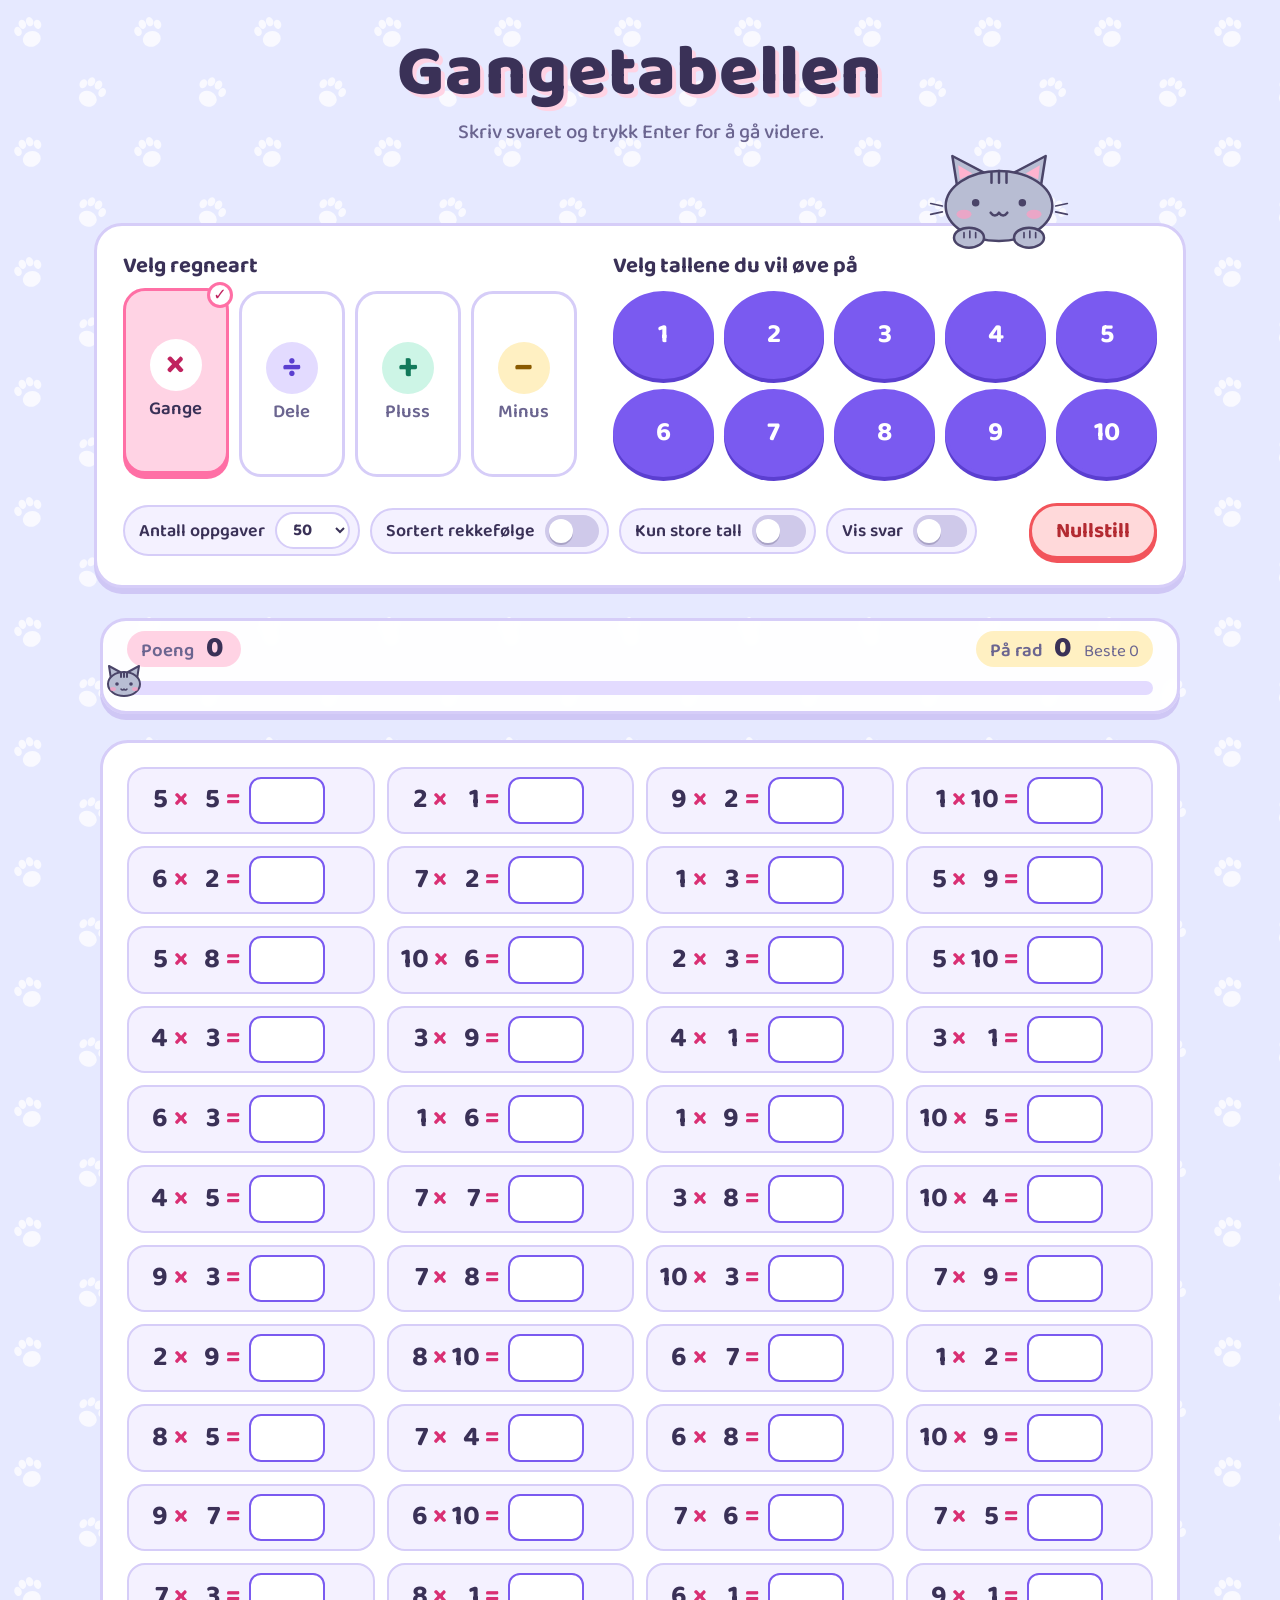
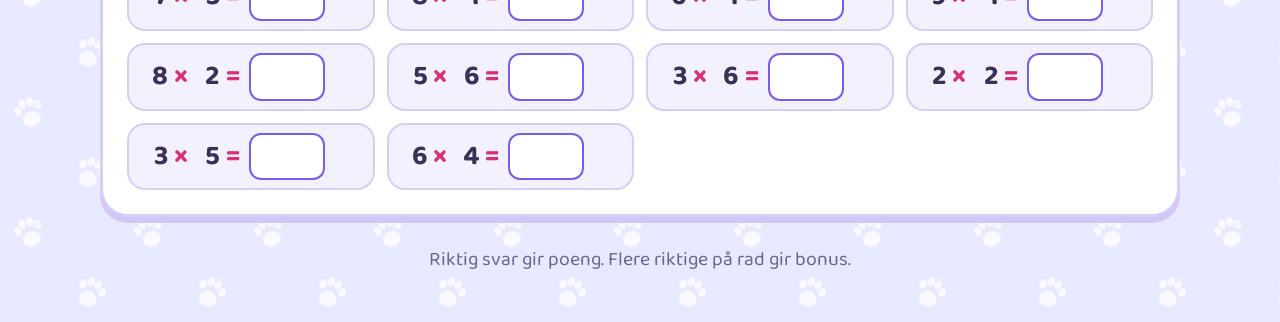
==== index-cat.html @ 83f7a64f "cat and minecraft theeme" ====
<!DOCTYPE html>
<html lang="no">
<head>
    <meta charset="UTF-8">
    <meta name="viewport" content="width=device-width, initial-scale=1.0">
    <meta name="theme-color" content="#e6e9ff">
    <title>Gangetabellen</title>
    <link rel="preconnect" href="https://fonts.googleapis.com">
    <link rel="preconnect" href="https://fonts.gstatic.com" crossorigin>
    <link href="https://fonts.googleapis.com/css2?family=Baloo+2:wght@500;600;700;800&display=swap" rel="stylesheet">
    <link rel="stylesheet" href="css/cat.css">
</head>
<body>

    <div class="container">

        <header class="hero">
            <h1 class="title">Gangetabellen</h1>
            <p class="hero-hint">Skriv svaret og trykk Enter for å gå videre.</p>
        </header>

        <!-- Settings: sticker chips pick the kind of math, bubbles pick the numbers -->
        <section class="panel controls" aria-label="Innstillinger">
            <!-- An original chubby tabby peeking over the panel -->
            <svg class="peek-cat" viewBox="0 0 180 100" aria-hidden="true" focusable="false">
                <g stroke="#4a4468" stroke-width="3" stroke-linejoin="round" stroke-linecap="round">
                    <path d="M40 44 L34 6 L72 26 Z" fill="#b8bdd3"/>
                    <path d="M140 44 L146 6 L108 26 Z" fill="#b8bdd3"/>
                    <path d="M43 34 L41 17 L58 27 Z" fill="#ffb3cf" stroke="none"/>
                    <path d="M137 34 L139 17 L122 27 Z" fill="#ffb3cf" stroke="none"/>
                    <ellipse cx="90" cy="66" rx="64" ry="42" fill="#b8bdd3"/>
                    <path d="M81 26 v12 M90 24 v14 M99 26 v12" fill="none"/>
                    <path d="M80 74 q5 7 10 0 q5 7 10 0" fill="none"/>
                    <path d="M22 66 l-14 -3 M22 73 l-14 3 M158 66 l14 -3 M158 73 l14 3" fill="none" stroke-width="2"/>
                    <ellipse cx="54" cy="104" rx="18" ry="12" fill="#b8bdd3"/>
                    <ellipse cx="126" cy="104" rx="18" ry="12" fill="#b8bdd3"/>
                    <path d="M48 98 v6 M55 96 v8 M62 98 v6 M120 98 v6 M127 96 v8 M134 98 v6" fill="none" stroke-width="2"/>
                </g>
                <circle cx="62" cy="62" r="4.5" fill="#4a4468"/>
                <circle cx="118" cy="62" r="4.5" fill="#4a4468"/>
                <ellipse cx="48" cy="76" rx="9" ry="5.5" fill="#ff9cc2" fill-opacity=".7"/>
                <ellipse cx="132" cy="76" rx="9" ry="5.5" fill="#ff9cc2" fill-opacity=".7"/>
            </svg>

            <div class="pickers">
                <div class="picker operation-selection">
                    <h2 class="group-title">Velg regneart</h2>
                    <div class="chips">
                        <label class="chip op-multiply">
                            <input type="checkbox" name="operation_type" value="multiply" checked onchange="onConfigChange(this)">
                            <span class="chip-face"><b class="sym" aria-hidden="true">×</b><span class="chip-name">Gange</span></span>
                        </label>
                        <label class="chip op-divide">
                            <input type="checkbox" name="operation_type" value="divide" onchange="onConfigChange(this)">
                            <span class="chip-face"><b class="sym" aria-hidden="true">÷</b><span class="chip-name">Dele</span></span>
                        </label>
                        <label class="chip op-add">
                            <input type="checkbox" name="operation_type" value="add" onchange="onConfigChange(this)">
                            <span class="chip-face"><b class="sym" aria-hidden="true">+</b><span class="chip-name">Pluss</span></span>
                        </label>
                        <label class="chip op-subtract">
                            <input type="checkbox" name="operation_type" value="subtract" onchange="onConfigChange(this)">
                            <span class="chip-face"><b class="sym" aria-hidden="true">−</b><span class="chip-name">Minus</span></span>
                        </label>
                    </div>
                </div>

                <div class="picker number-selection">
                    <h2 class="group-title">Velg tallene du vil øve på</h2>
                    <div class="bubbles">
                        <label class="bubble"><input type="checkbox" name="a_number" value="1" checked onchange="onConfigChange(this)"><span class="bubble-face">1</span></label>
                        <label class="bubble"><input type="checkbox" name="a_number" value="2" checked onchange="onConfigChange(this)"><span class="bubble-face">2</span></label>
                        <label class="bubble"><input type="checkbox" name="a_number" value="3" checked onchange="onConfigChange(this)"><span class="bubble-face">3</span></label>
                        <label class="bubble"><input type="checkbox" name="a_number" value="4" checked onchange="onConfigChange(this)"><span class="bubble-face">4</span></label>
                        <label class="bubble"><input type="checkbox" name="a_number" value="5" checked onchange="onConfigChange(this)"><span class="bubble-face">5</span></label>
                        <label class="bubble"><input type="checkbox" name="a_number" value="6" checked onchange="onConfigChange(this)"><span class="bubble-face">6</span></label>
                        <label class="bubble"><input type="checkbox" name="a_number" value="7" checked onchange="onConfigChange(this)"><span class="bubble-face">7</span></label>
                        <label class="bubble"><input type="checkbox" name="a_number" value="8" checked onchange="onConfigChange(this)"><span class="bubble-face">8</span></label>
                        <label class="bubble"><input type="checkbox" name="a_number" value="9" checked onchange="onConfigChange(this)"><span class="bubble-face">9</span></label>
                        <label class="bubble"><input type="checkbox" name="a_number" value="10" checked onchange="onConfigChange(this)"><span class="bubble-face">10</span></label>
                    </div>
                </div>
            </div>

            <div class="toggles-container">
                <div class="toggle-container">
                    <label class="toggle-label" for="problem-count">Antall oppgaver</label>
                    <select id="problem-count" class="count-select" onchange="onConfigChange(this)">
                        <option value="10">10</option>
                        <option value="25">25</option>
                        <option value="50" selected>50</option>
                        <option value="100">100</option>
                    </select>
                </div>
                <div class="toggle-container">
                    <span class="toggle-label">Sortert rekkefølge</span>
                    <label class="toggle-switch">
                        <input type="checkbox" id="order-toggle" onchange="onConfigChange(this)">
                        <span class="slider"></span>
                    </label>
                </div>
                <div class="toggle-container">
                    <span class="toggle-label" id="large-numbers-label">Kun store tall</span>
                    <label class="toggle-switch">
                        <input type="checkbox" id="large-numbers-toggle" onchange="onConfigChange(this)">
                        <span class="slider"></span>
                    </label>
                </div>
                <div class="toggle-container show-answers">
                    <span class="toggle-label" id="show-answers-label">Vis svar</span>
                    <label class="toggle-switch">
                        <input type="checkbox" id="show-results" onchange="onConfigChange(this)">
                        <span class="slider"></span>
                    </label>
                </div>
                <button type="button" id="clear-btn" class="pill-btn clear-button no-print" onclick="clearTest()">Nullstill</button>
            </div>
        </section>

        <!-- Sticky HUD: score and streak, and a path where a little cat walks as you progress -->
        <div class="progress-container no-print" id="progress-container">
            <div class="gamification-panel no-print" id="gamification-panel" style="display: none;">
                <div class="points-container">
                    <span class="points-label">Poeng</span>
                    <span class="points-value" id="points-display">0</span>
                </div>
                <div class="streak-container">
                    <span class="streak-label">På rad</span>
                    <span class="streak-value" id="streak-display">0</span>
                    <span class="highest-streak">Beste <span id="highest-streak">0</span></span>
                </div>
            </div>
            <div class="walk-track">
                <div class="progress-bar" id="progress-bar"></div>
            </div>
        </div>

        <main class="problems-list panel" id="problems-list">
            <!-- Problems will be generated here via JavaScript -->
        </main>

        <footer class="footer">
            <p>Riktig svar gir poeng. Flere riktige på rad gir bonus.</p>
        </footer>

        <!-- Summary Modal -->
        <div id="summary-modal" class="modal no-print" role="dialog" aria-modal="true" aria-labelledby="summary-title">
            <div class="modal-content panel">
                <button type="button" class="close-button" id="summary-close" aria-label="Lukk">×</button>
                <h2 id="summary-title">Oppsummering</h2>
                <div class="summary-stats">
                    <div class="summary-item item-points">
                        <span class="summary-label">Total poengsum</span>
                        <span id="summary-points" class="summary-value">0</span>
                    </div>
                    <div class="summary-item item-time">
                        <span class="summary-label">Tid brukt</span>
                        <span id="summary-time" class="summary-value">0 sekunder</span>
                    </div>
                    <div class="summary-item item-correct">
                        <span class="summary-label">Riktige svar</span>
                        <span id="summary-correct" class="summary-value">0 av 0</span>
                    </div>
                    <div class="summary-item item-streak">
                        <span class="summary-label">Høyeste streak</span>
                        <span id="summary-streak" class="summary-value">0</span>
                    </div>
                </div>
                <div class="practice-buttons">
                    <button type="button" id="restart-button" class="pill-btn pill-btn-mint restart-button">Prøv igjen</button>
                    <button type="button" id="practice-button" class="pill-btn pill-btn-butter practice-button">Bli enda bedre! 💪</button>
                </div>
            </div>
        </div>
    </div>

    <script src="js/config.js"></script>
    <script src="js/clock.js"></script>
    <script src="js/problems.js"></script>
    <script src="js/layout.js"></script>
    <script src="js/render.js"></script>
    <script src="js/game.js"></script>
    <script src="js/answers.js"></script>
    <script src="js/controls.js"></script>
    <script src="js/summary.js"></script>
    <script src="js/persistence.js"></script>
    <script src="js/main.js"></script>
</body>
</html>
---- css/cat.css ----
/* Gangetabellen: a cosy cat theme for older kids.
   Pastel lilac page with scattered paw prints, flat "sticker" shadows, colour-coded
   operation chips, and a progress path where a little cat walks. Original artwork. */

:root {
    --font: 'Baloo 2', 'Trebuchet MS', system-ui, sans-serif;

    --mist: #e6e9ff;
    --milk: #ffffff;
    --ink: #3a3157;
    --ink-soft: #6b6590;
    --line: #d6cdf8;
    --tile: #f4f1ff;

    --pink: #ff6fa5;
    --pink-soft: #ffd3e4;
    --pink-deep: #d92f73;
    --lilac: #7a5af0;
    --lilac-soft: #e3dbff;
    --mint: #34c79a;
    --mint-soft: #cdf5e6;
    --mint-deep: #148a65;
    --butter: #ffc94d;
    --butter-soft: #fff0c2;
    --coral: #f2545b;
    --coral-soft: #ffd9da;

    --focus: #7a5af0;
    --sticker: 0 6px 0 #cfc7f5;
}

*, *::before, *::after { box-sizing: border-box; }

html { font-size: 106.25%; scroll-padding-top: 110px; }

body {
    margin: 0;
    min-height: 100vh;
    font-family: var(--font);
    line-height: 1.35;
    color: var(--ink);
    background-color: var(--mist);
    /* Scattered paw prints */
    background-image: url("data:image/svg+xml,%3Csvg xmlns='http://www.w3.org/2000/svg' width='120' height='120'%3E%3Cg fill='%23fff' fill-opacity='.75'%3E%3Cg transform='translate(30 34) rotate(-20) scale(1.3)'%3E%3Cellipse cx='0' cy='4' rx='7' ry='6'/%3E%3Cellipse cx='-8' cy='-5' rx='2.8' ry='3.6'/%3E%3Cellipse cx='-3' cy='-9' rx='2.8' ry='3.6'/%3E%3Cellipse cx='3' cy='-9' rx='2.8' ry='3.6'/%3E%3Cellipse cx='8' cy='-5' rx='2.8' ry='3.6'/%3E%3C/g%3E%3Cg transform='translate(90 94) rotate(25) scale(1.3)'%3E%3Cellipse cx='0' cy='4' rx='7' ry='6'/%3E%3Cellipse cx='-8' cy='-5' rx='2.8' ry='3.6'/%3E%3Cellipse cx='-3' cy='-9' rx='2.8' ry='3.6'/%3E%3Cellipse cx='3' cy='-9' rx='2.8' ry='3.6'/%3E%3Cellipse cx='8' cy='-5' rx='2.8' ry='3.6'/%3E%3C/g%3E%3C/g%3E%3C/svg%3E");
}

:focus-visible {
    outline: 4px solid var(--focus);
    outline-offset: 3px;
}

.container {
    max-width: 1120px;
    margin: 0 auto;
    padding: 36px 14px 48px;
}

/* ===== Header ===== */
.hero {
    text-align: center;
    margin-bottom: 76px; /* room for the cat peeking over the panel */
}

.title {
    margin: 0;
    font-size: clamp(2.4rem, 9vw, 4.2rem);
    font-weight: 800;
    line-height: 1.05;
    letter-spacing: 0.01em;
    color: var(--ink);
    text-shadow: 4px 4px 0 var(--pink-soft);
}

.hero-hint {
    margin: 8px 0 0;
    font-size: 1.2rem;
    font-weight: 500;
    color: var(--ink-soft);
}

/* ===== Panels ===== */
.panel {
    background: var(--milk);
    border: 3px solid var(--line);
    border-radius: 28px;
    box-shadow: var(--sticker);
    padding: 18px;
}

@media (min-width: 900px) {
    .panel { padding: 26px; }
}

.controls { position: relative; margin-bottom: 30px; }

.peek-cat {
    position: absolute;
    right: 8%;
    bottom: calc(100% - 9px);
    width: 112px;
    height: auto;
    pointer-events: none;
    z-index: 2;
    overflow: visible;
}

@media (min-width: 640px) { .peek-cat { width: 150px; right: 10%; } }

.group-title {
    margin: 0 0 10px;
    font-size: 1.3rem;
    font-weight: 700;
    color: var(--ink);
}

.pickers { display: grid; gap: 22px; }

@media (min-width: 900px) {
    .pickers { grid-template-columns: minmax(0, 5fr) minmax(0, 6fr); gap: 36px; }
    .bubble-face { aspect-ratio: auto; min-height: 58px; border-radius: 999px; }
}

/* ===== Operation chips ===== */
.operation-selection { display: flex; flex-direction: column; }

.chips {
    flex: 1;
    display: grid;
    grid-template-columns: repeat(4, minmax(0, 1fr));
    gap: 10px;
}

.chip, .bubble { position: relative; display: block; cursor: pointer; }

/* The real checkbox covers the control, invisible, so clicks and keyboard still work */
.chip input, .bubble input {
    position: absolute;
    inset: 0;
    width: 100%;
    height: 100%;
    margin: 0;
    opacity: 0;
    cursor: inherit;
}

.chip-face {
    position: relative;
    display: flex;
    flex-direction: column;
    align-items: center;
    justify-content: center;
    gap: 6px;
    height: 100%;
    min-height: 104px;
    padding: 10px 4px;
    background: var(--milk);
    border: 3px solid var(--line);
    border-radius: 22px;
    transition: transform 0.15s, background-color 0.15s, border-color 0.15s;
}

.sym {
    display: grid;
    place-items: center;
    width: 52px;
    height: 52px;
    font-size: 2.2rem;
    font-weight: 700;
    line-height: 1;
    border-radius: 50%;
    color: var(--c-deep);
    background: var(--c-soft);
}

.chip-name { font-size: 1.1rem; font-weight: 600; color: var(--ink-soft); }

.op-multiply { --c: var(--pink);   --c-soft: var(--pink-soft);   --c-deep: #c0235f; }
.op-divide   { --c: var(--lilac);  --c-soft: var(--lilac-soft);  --c-deep: #5b3fd0; }
.op-add      { --c: var(--mint);   --c-soft: var(--mint-soft);   --c-deep: #12795a; }
.op-subtract { --c: var(--butter); --c-soft: var(--butter-soft); --c-deep: #8a5a00; }

/* Selected: filled with its colour, lifted, and a tick badge */
.chip input:checked + .chip-face {
    background: var(--c-soft);
    border-color: var(--c);
    transform: translateY(-3px);
    box-shadow: 0 5px 0 var(--c);
}

.chip input:checked + .chip-face .sym { background: var(--milk); }
.chip input:checked + .chip-face .chip-name { color: var(--ink); }

.chip input:checked + .chip-face::after {
    content: "✓";
    position: absolute;
    top: -9px;
    right: -7px;
    display: grid;
    place-items: center;
    width: 26px;
    height: 26px;
    font-size: 0.95rem;
    font-weight: 800;
    color: var(--c-deep);
    background: var(--milk);
    border: 3px solid var(--c);
    border-radius: 50%;
}

.chip input:focus-visible + .chip-face { outline: 4px solid var(--focus); outline-offset: 3px; }

/* ===== Number bubbles ===== */
.bubbles {
    display: grid;
    grid-template-columns: repeat(5, minmax(0, 1fr));
    gap: 10px;
}

.bubble-face {
    display: grid;
    place-items: center;
    aspect-ratio: 1.15;
    font-size: 1.6rem;
    font-weight: 700;
    color: var(--ink-soft);
    background: var(--milk);
    border: 3px solid var(--line);
    border-radius: 50%;
    transition: background-color 0.15s, color 0.15s, border-color 0.15s;
}

.bubble input:checked + .bubble-face {
    color: var(--milk);
    background: var(--lilac);
    border-color: var(--lilac);
    box-shadow: 0 4px 0 #5b3fd0;
}

.bubble input:focus-visible + .bubble-face { outline: 4px solid var(--focus); outline-offset: 3px; }

/* Numbers 1-4 while "Kun store tall" is on */
.bubble.disabled { cursor: not-allowed; }
.bubble.disabled .bubble-face {
    color: #b5b0cf;
    border-style: dashed;
    background:
        linear-gradient(135deg, transparent 47%, #cfc9ea 47% 53%, transparent 53%),
        #f1eff9;
}

/* ===== Options row ===== */
.toggles-container {
    display: flex;
    flex-wrap: wrap;
    align-items: center;
    gap: 10px;
    margin-top: 26px;
}

.toggle-container {
    display: flex;
    align-items: center;
    justify-content: space-between;
    gap: 10px;
    padding: 5px 8px 5px 14px;
    background: var(--tile);
    border: 2px solid var(--line);
    border-radius: 999px;
}

.toggle-label { font-size: 1.05rem; font-weight: 600; color: var(--ink); }

.count-select {
    font: inherit;
    font-weight: 700;
    color: var(--ink);
    background: var(--milk);
    border: 2px solid var(--line);
    border-radius: 999px;
    padding: 2px 12px;
}

.toggle-switch {
    position: relative;
    display: inline-block;
    width: 54px;
    height: 32px;
    flex: none;
}

.toggle-switch input { position: absolute; opacity: 0; width: 0; height: 0; }

.slider {
    position: absolute;
    inset: 0;
    cursor: pointer;
    background: #cfc9ea;
    border-radius: 999px;
    transition: background-color 0.2s;
}

.slider::before {
    content: "";
    position: absolute;
    top: 4px;
    left: 4px;
    width: 24px;
    height: 24px;
    background: var(--milk);
    border-radius: 50%;
    box-shadow: 0 2px 0 rgba(58, 49, 87, 0.25);
    transition: transform 0.2s;
}

input:checked + .slider { background: var(--pink); }
.show-answers input:checked + .slider { background: var(--lilac); }
input:checked + .slider::before { transform: translateX(22px); }
.toggle-switch input:focus-visible + .slider { outline: 4px solid var(--focus); outline-offset: 3px; }

/* ===== Buttons ===== */
.pill-btn {
    font-family: var(--font);
    font-size: 1.25rem;
    font-weight: 700;
    color: var(--ink);
    background: var(--milk);
    border: 3px solid var(--line);
    border-radius: 999px;
    padding: 8px 24px;
    cursor: pointer;
    box-shadow: 0 4px 0 var(--line);
    transition: transform 0.1s, box-shadow 0.1s;
}

.pill-btn:hover { background: var(--tile); }
.pill-btn:active { transform: translateY(3px); box-shadow: 0 1px 0 var(--line); }
.pill-btn:disabled { opacity: 0.5; cursor: not-allowed; transform: none; box-shadow: 0 4px 0 var(--line); }

.pill-btn-mint { color: var(--milk); background: var(--mint-deep); border-color: var(--mint-deep); box-shadow: 0 4px 0 #0c5e45; }
.pill-btn-mint:hover { background: #17996f; }
.pill-btn-butter { color: var(--ink); background: var(--butter); border-color: var(--butter); box-shadow: 0 4px 0 #c9922a; }
.pill-btn-butter:hover { background: #ffd36b; }

.clear-button {
    margin-left: auto;
    color: #b32a31;
    background: var(--coral-soft);
    border-color: var(--coral);
    box-shadow: 0 4px 0 var(--coral);
}

.clear-button:hover { background: #ffc7c9; }
.clear-button:active { box-shadow: 0 1px 0 var(--coral); }

/* ===== Sticky HUD: score, streak, and a path with a walking cat ===== */
.progress-container {
    position: sticky;
    top: 0;
    z-index: 100;
    display: none; /* shown by JS while playing */
    margin: 0 6px 26px;
    padding: 10px 24px 16px;
    background: rgba(255, 255, 255, 0.94);
    -webkit-backdrop-filter: blur(6px);
    backdrop-filter: blur(6px);
    border: 3px solid var(--line);
    border-radius: 26px;
    box-shadow: var(--sticker);
}

.gamification-panel {
    display: flex;
    justify-content: space-between;
    align-items: center;
    gap: 12px;
    margin-bottom: 14px;
}

.points-container,
.streak-container {
    display: flex;
    align-items: baseline;
    gap: 8px;
    padding: 2px 14px;
    border-radius: 999px;
}

.points-container { background: var(--pink-soft); }
.streak-container { background: var(--butter-soft); }

.points-label, .streak-label { font-size: 1.1rem; font-weight: 600; color: var(--ink-soft); }
.points-value, .streak-value { font-size: 1.7rem; font-weight: 800; line-height: 1.1; color: var(--ink); min-width: 1.4ch; text-align: center; }
.highest-streak { font-size: 1rem; color: var(--ink-soft); }

@keyframes bounce {
    0% { transform: scale(1); }
    40% { transform: scale(1.3) rotate(-4deg); }
    100% { transform: scale(1); }
}

.points-increase { display: inline-block; animation: bounce 0.4s ease; }

.walk-track {
    position: relative;
    height: 14px;
    background: var(--lilac-soft);
    border-radius: 999px;
}

.progress-bar {
    position: relative;
    height: 100%;
    width: 0%;
    background: linear-gradient(90deg, #ffa3c8, var(--pink));
    border-radius: 999px;
    transition: width 0.5s ease;
}

/* The little cat walking at the end of the path */
.progress-bar::after {
    content: "";
    position: absolute;
    right: -16px;
    top: -17px;
    width: 38px;
    height: 34px;
    background: url("data:image/svg+xml,%3Csvg xmlns='http://www.w3.org/2000/svg' viewBox='0 0 38 34'%3E%3Cg stroke='%234a4468' stroke-width='2' stroke-linejoin='round' stroke-linecap='round'%3E%3Cpath d='M6 15 L4 2 L15 8 Z' fill='%23b8bdd3'/%3E%3Cpath d='M32 15 L34 2 L23 8 Z' fill='%23b8bdd3'/%3E%3Cellipse cx='19' cy='20' rx='16' ry='12' fill='%23b8bdd3'/%3E%3Cpath d='M16 9 v4 M19 8 v5 M22 9 v4' fill='none'/%3E%3Cpath d='M16 25 q1.5 2 3 0 q1.5 2 3 0' fill='none' stroke-width='1.5'/%3E%3C/g%3E%3Ccircle cx='12' cy='20' r='1.8' fill='%234a4468'/%3E%3Ccircle cx='26' cy='20' r='1.8' fill='%234a4468'/%3E%3Cellipse cx='8' cy='25' rx='3' ry='2' fill='%23ff9cc2' fill-opacity='.7'/%3E%3Cellipse cx='30' cy='25' rx='3' ry='2' fill='%23ff9cc2' fill-opacity='.7'/%3E%3C/svg%3E") no-repeat center / contain;
}

/* ===== Problems ===== */
.problems-list {
    display: grid;
    grid-template-columns: repeat(2, minmax(0, 1fr));
    gap: 10px;
    margin: 0 6px;
    padding: 12px;
}

@media (min-width: 640px) {
    .problems-list { grid-template-columns: repeat(3, minmax(0, 1fr)); gap: 12px; padding: 18px; }
}

@media (min-width: 900px) {
    .problems-list { grid-template-columns: repeat(4, minmax(0, 1fr)); padding: 24px; }
}

.problem-container {
    display: flex;
    align-items: center;
    min-width: 0;
    padding: 8px 8px 8px 12px;
    font-size: clamp(1.2rem, 5.2vw, 1.65rem);
    font-weight: 700;
    white-space: nowrap;
    background: var(--tile);
    border: 2px solid var(--line);
    border-radius: 18px;
}

.problem-container:focus-within { outline: 3px solid var(--lilac); outline-offset: 2px; }

.problem-container:has(.correct-answer)   { background: var(--mint-soft);   border-color: var(--mint); }
.problem-container:has(.incorrect-answer) { background: var(--coral-soft);  border-color: var(--coral); }
.problem-container:has(.invalid-answer)   { background: var(--butter-soft); border-color: var(--butter); }

.number-part { display: inline-block; width: 2ch; text-align: right; }
.operator { display: inline-block; width: 1.8ch; text-align: center; color: var(--pink-deep); }

.answer-input {
    width: 2.7em;
    height: 1.7em;
    margin-left: 4px;
    padding: 0;
    font: inherit;
    font-weight: 700;
    text-align: center;
    color: var(--ink);
    background: var(--milk);
    border: 2.5px solid var(--lilac);
    border-radius: 12px;
    appearance: textfield;
    -moz-appearance: textfield;
}

.answer-input::-webkit-outer-spin-button,
.answer-input::-webkit-inner-spin-button { -webkit-appearance: none; margin: 0; }

.answer-input:focus { outline: none; border-color: var(--pink-deep); box-shadow: 0 0 0 4px var(--pink-soft); }

.answer-input[readonly] { color: #5b3fd0; background: var(--lilac-soft); }
.correct-answer   { color: #0f6e50; border-color: var(--mint); }
.incorrect-answer { color: #c8323a; border-color: var(--coral); }
.invalid-answer   { color: #8a5a00; border-color: var(--butter); }

.feedback {
    display: inline-block;
    min-width: 1.1em;
    margin-left: 6px;
    font-size: 1.1em;
    font-weight: 800;
    text-align: center;
}

/* JS sets plain named colours inline; these shades read better on the tinted tiles */
.correct-answer + .feedback   { color: #0f6e50 !important; }
.incorrect-answer + .feedback { color: #c8323a !important; }
.invalid-answer + .feedback   { color: #8a5a00 !important; }

.footer { margin-top: 30px; text-align: center; font-size: 1.15rem; color: var(--ink-soft); }
.footer p { margin: 0; }

/* ===== Summary modal ===== */
.modal {
    display: none;
    position: fixed;
    inset: 0;
    z-index: 1000;
    align-items: center;
    justify-content: center;
    padding: 16px;
    background: rgba(58, 49, 87, 0.55);
}

@keyframes pop-in {
    from { opacity: 0; transform: translateY(14px) scale(0.96); }
    to { opacity: 1; transform: none; }
}

.modal-content {
    position: relative;
    width: 100%;
    max-width: 520px;
    max-height: 100%;
    overflow-y: auto;
    padding: 28px 22px 24px;
    animation: pop-in 0.25s ease-out;
}

.modal h2 {
    margin: 0 0 18px;
    font-size: 2.2rem;
    font-weight: 800;
    text-align: center;
    color: var(--ink);
    text-shadow: 3px 3px 0 var(--pink-soft);
}

.close-button {
    position: absolute;
    top: 12px;
    right: 12px;
    width: 40px;
    height: 40px;
    padding: 0;
    font: inherit;
    font-size: 1.7rem;
    font-weight: 700;
    line-height: 1;
    color: var(--ink-soft);
    background: var(--tile);
    border: 2px solid var(--line);
    border-radius: 50%;
    cursor: pointer;
}

.close-button:hover { background: var(--lilac-soft); }

.summary-stats {
    display: grid;
    grid-template-columns: repeat(2, minmax(0, 1fr));
    gap: 10px;
    margin-bottom: 22px;
}

.summary-item {
    display: flex;
    flex-direction: column;
    justify-content: space-between;
    gap: 6px;
    padding: 12px 16px;
    border-radius: 20px;
}

.item-points  { background: var(--pink-soft); }
.item-time    { background: var(--lilac-soft); }
.item-correct { background: var(--mint-soft); }
.item-streak  { background: var(--butter-soft); }

.summary-label { font-size: 1.1rem; font-weight: 600; color: var(--ink-soft); }
.summary-value { font-size: 1.7rem; font-weight: 800; line-height: 1.1; color: var(--ink); }

.practice-buttons { display: flex; flex-direction: column; gap: 14px; padding-bottom: 4px; }
.practice-buttons .pill-btn { width: 100%; }

/* ===== Small phones ===== */
@media (max-width: 420px) {
    .container { padding-left: 8px; padding-right: 8px; }
    .hero { margin-bottom: 68px; }
    .chip-face { min-height: 92px; }
    .sym { width: 44px; height: 44px; font-size: 1.9rem; }
    .toggle-container { flex: 1 1 100%; }
    .clear-button { flex: 1 1 100%; margin: 4px 0 0; }
    .summary-value { font-size: 1.4rem; }
}

@media (prefers-reduced-motion: reduce) {
    *, *::before, *::after {
        animation: none !important;
        transition: none !important;
    }
}

/* ===== Print: a plain worksheet ===== */
@media print {
    .no-print { display: none !important; }
    .controls, .hero-hint, .footer, .modal { display: none !important; }

    body { background: #fff; color: #000; font-size: 10pt; }

    .container { max-width: none; padding: 5mm; }
    .hero { margin-bottom: 5mm; }
    .title { font-size: 22pt; text-shadow: none; }

    .panel, .problems-list {
        margin: 0;
        padding: 0;
        background: #fff;
        border: 0;
        box-shadow: none;
    }

    .problems-list { grid-template-columns: repeat(4, 1fr); gap: 4px 8px; }

    .problem-container {
        padding: 4px 6px;
        font-size: 12pt;
        background: none;
        border: 0;
        outline: none !important;
    }

    .operator { color: #000; }

    .answer-input {
        width: 32px;
        height: 20px;
        color: #000;
        background: transparent;
        border: 0;
        border-bottom: 1px solid #000;
        border-radius: 0;
    }

    .feedback { display: none; }

    @page { size: A4; margin: 3mm; }
}
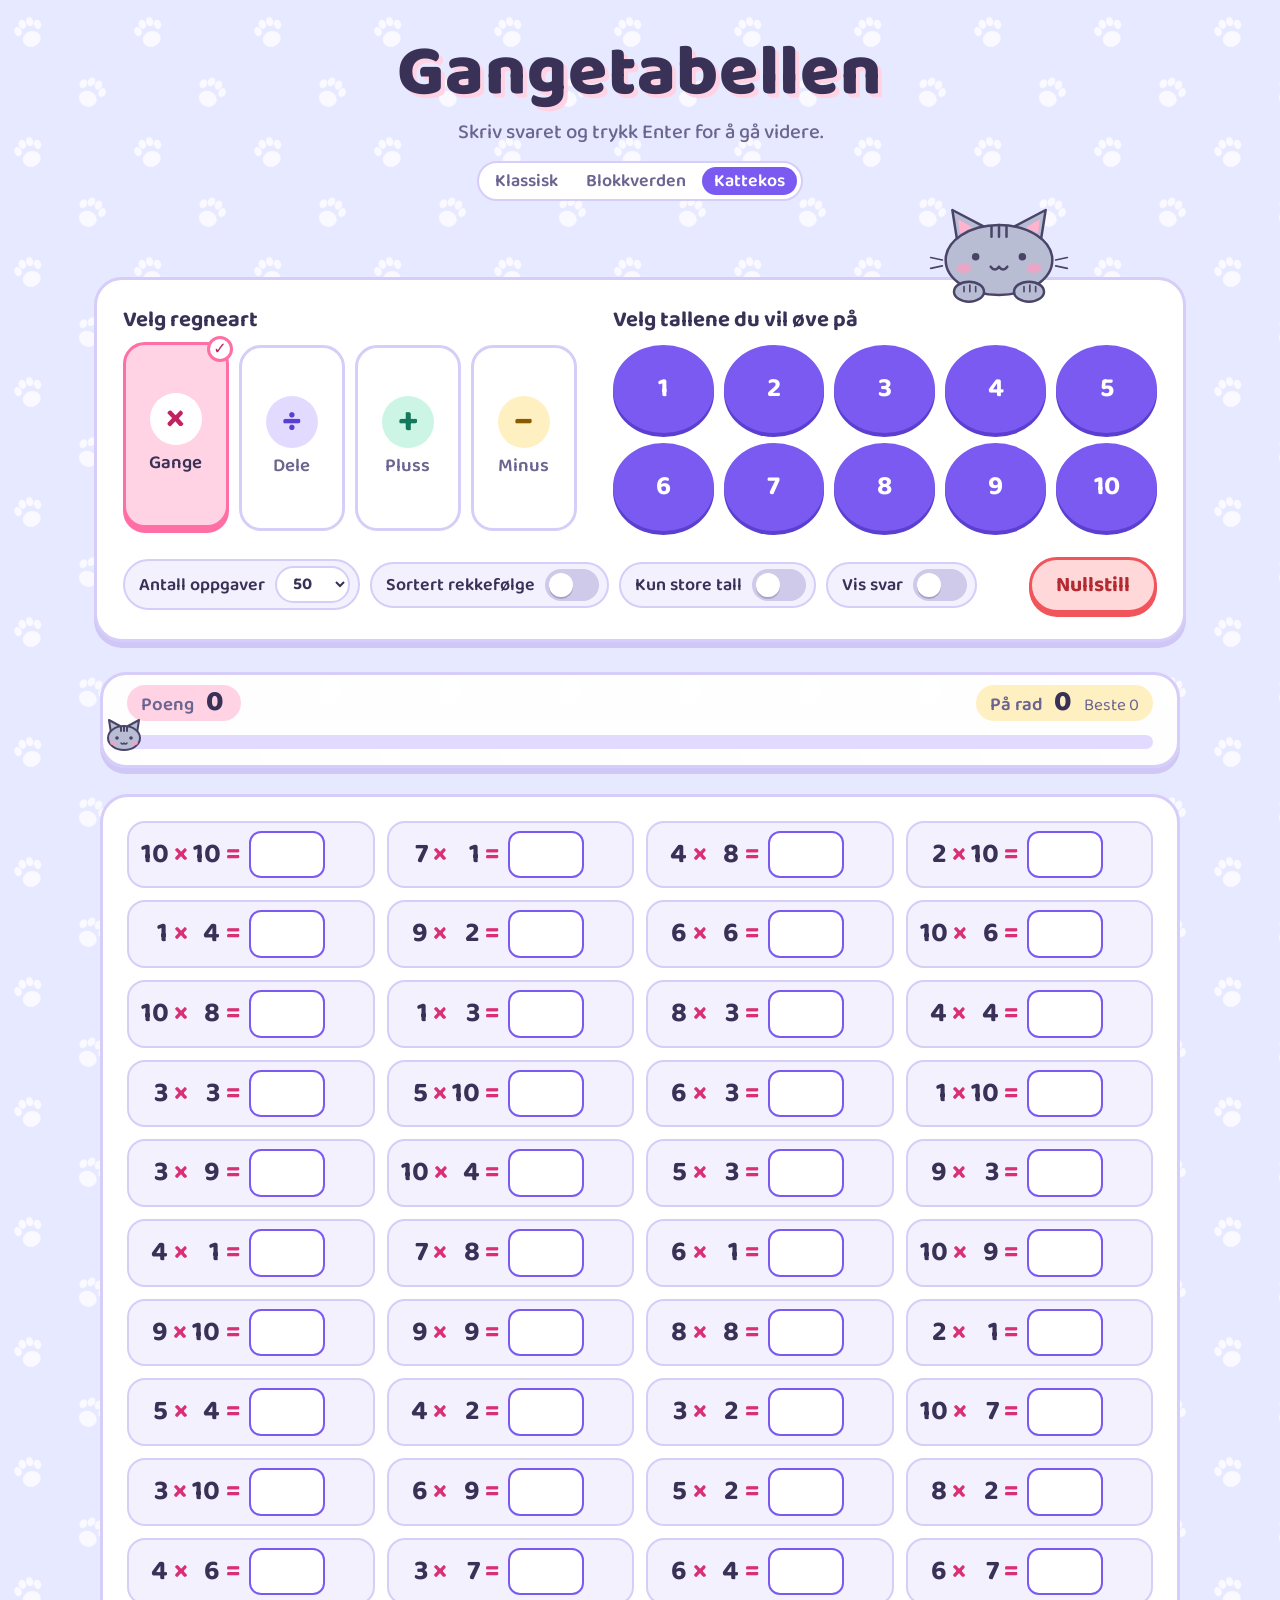
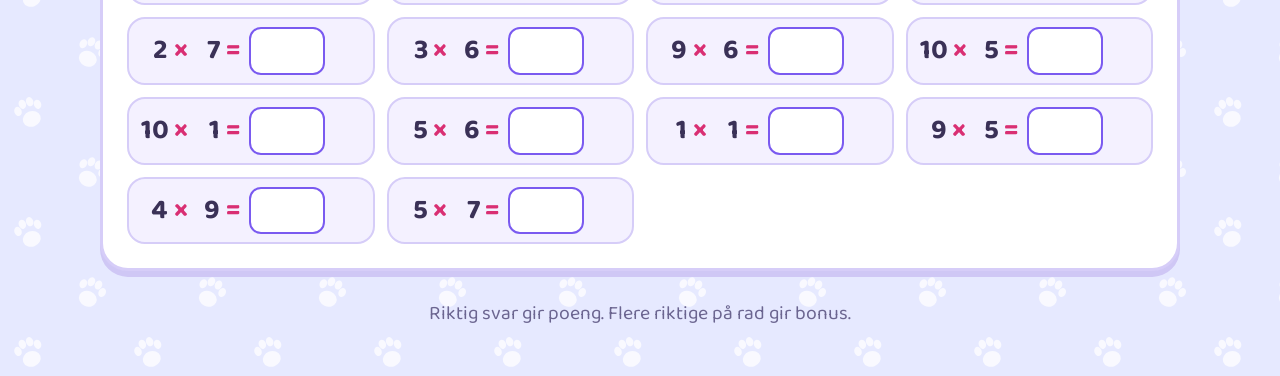
==== commit f5db915b: "Add design switcher with index.html as router index.html now redirects to the design picked last (sa" ====
--- a/index-cat.html
+++ b/index-cat.html
@@ -10,13 +10,14 @@
     <link href="https://fonts.googleapis.com/css2?family=Baloo+2:wght@500;600;700;800&display=swap" rel="stylesheet">
     <link rel="stylesheet" href="css/cat.css">
 </head>
-<body>
+<body data-theme="cat">
 
     <div class="container">
 
         <header class="hero">
             <h1 class="title">Gangetabellen</h1>
             <p class="hero-hint">Skriv svaret og trykk Enter for å gå videre.</p>
+            <nav class="theme-switcher no-print" id="theme-switcher"></nav>
         </header>
 
         <!-- Settings: sticker chips pick the kind of math, bubbles pick the numbers -->
@@ -184,6 +185,7 @@
     <script src="js/controls.js"></script>
     <script src="js/summary.js"></script>
     <script src="js/persistence.js"></script>
+    <script src="js/theme.js"></script>
     <script src="js/main.js"></script>
 </body>
 </html>
--- a/css/cat.css
+++ b/css/cat.css
@@ -592,6 +592,33 @@
 .practice-buttons { display: flex; flex-direction: column; gap: 14px; padding-bottom: 4px; }
 .practice-buttons .pill-btn { width: 100%; }
 
+/* ===== Design switcher ===== */
+.theme-switcher {
+    display: flex;
+    width: fit-content;
+    max-width: 100%;
+    flex-wrap: wrap;
+    justify-content: center;
+    gap: 4px;
+    margin: 14px auto 0;
+    padding: 4px;
+    background: var(--milk);
+    border: 2px solid var(--line);
+    border-radius: 24px;
+}
+
+.theme-option {
+    padding: 2px 12px;
+    font-size: 1.05rem;
+    font-weight: 600;
+    color: var(--ink-soft);
+    text-decoration: none;
+    border-radius: 999px;
+}
+
+.theme-option:hover { background: var(--tile); }
+.theme-option[aria-current] { color: var(--milk); background: var(--lilac); }
+
 /* ===== Small phones ===== */
 @media (max-width: 420px) {
     .container { padding-left: 8px; padding-right: 8px; }
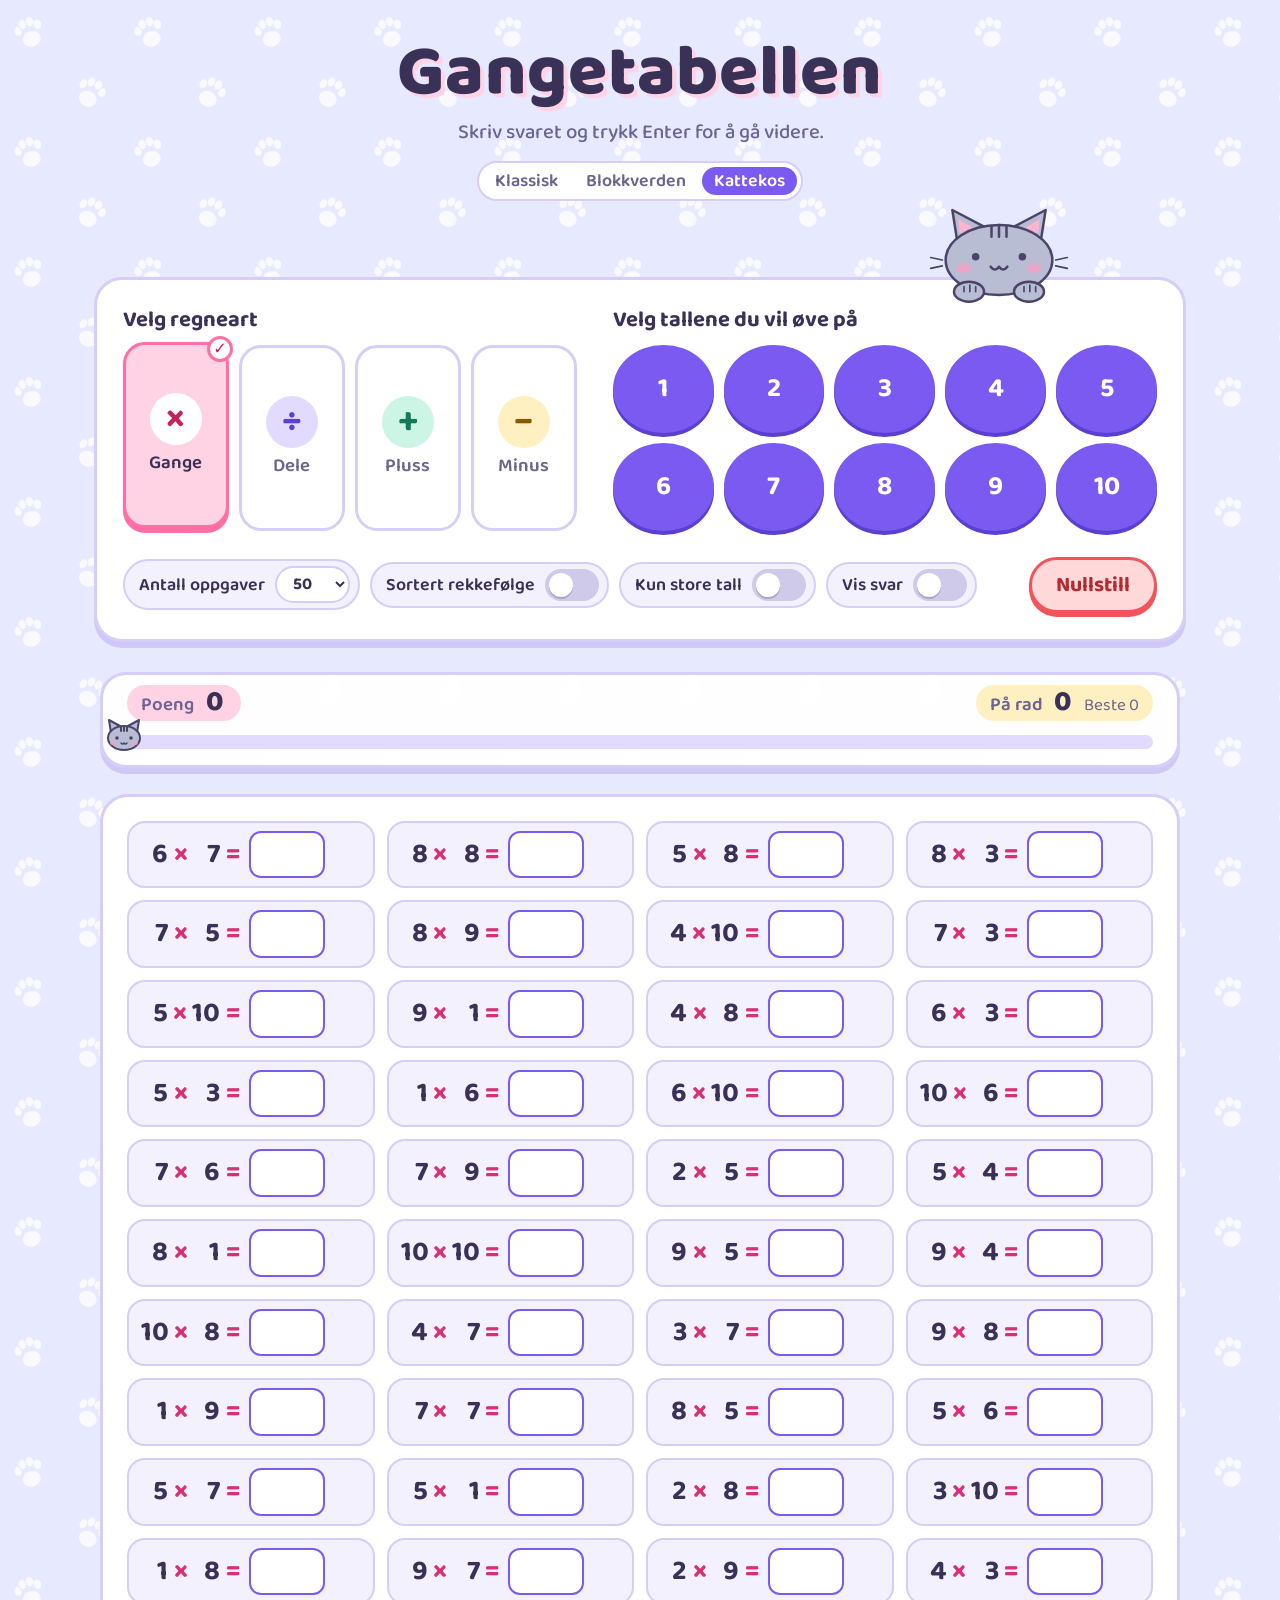
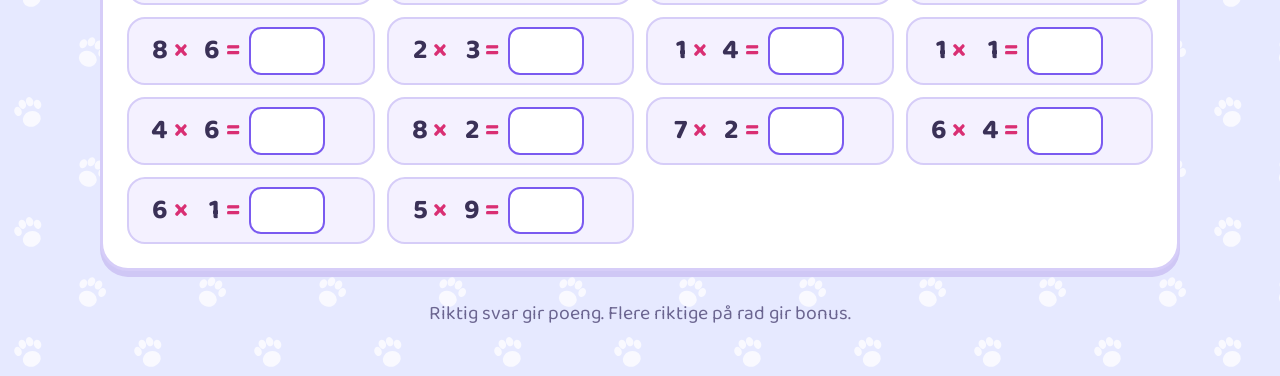
==== commit 0cdb3c7b: "Cache-bust stylesheets so tablets pick up the theme switcher styles Co-Authored-By: Claude Sonnet 5." ====
--- a/index-cat.html
+++ b/index-cat.html
@@ -8,7 +8,7 @@
     <link rel="preconnect" href="https://fonts.googleapis.com">
     <link rel="preconnect" href="https://fonts.gstatic.com" crossorigin>
     <link href="https://fonts.googleapis.com/css2?family=Baloo+2:wght@500;600;700;800&display=swap" rel="stylesheet">
-    <link rel="stylesheet" href="css/cat.css">
+    <link rel="stylesheet" href="css/cat.css?v=2">
 </head>
 <body data-theme="cat">
 
